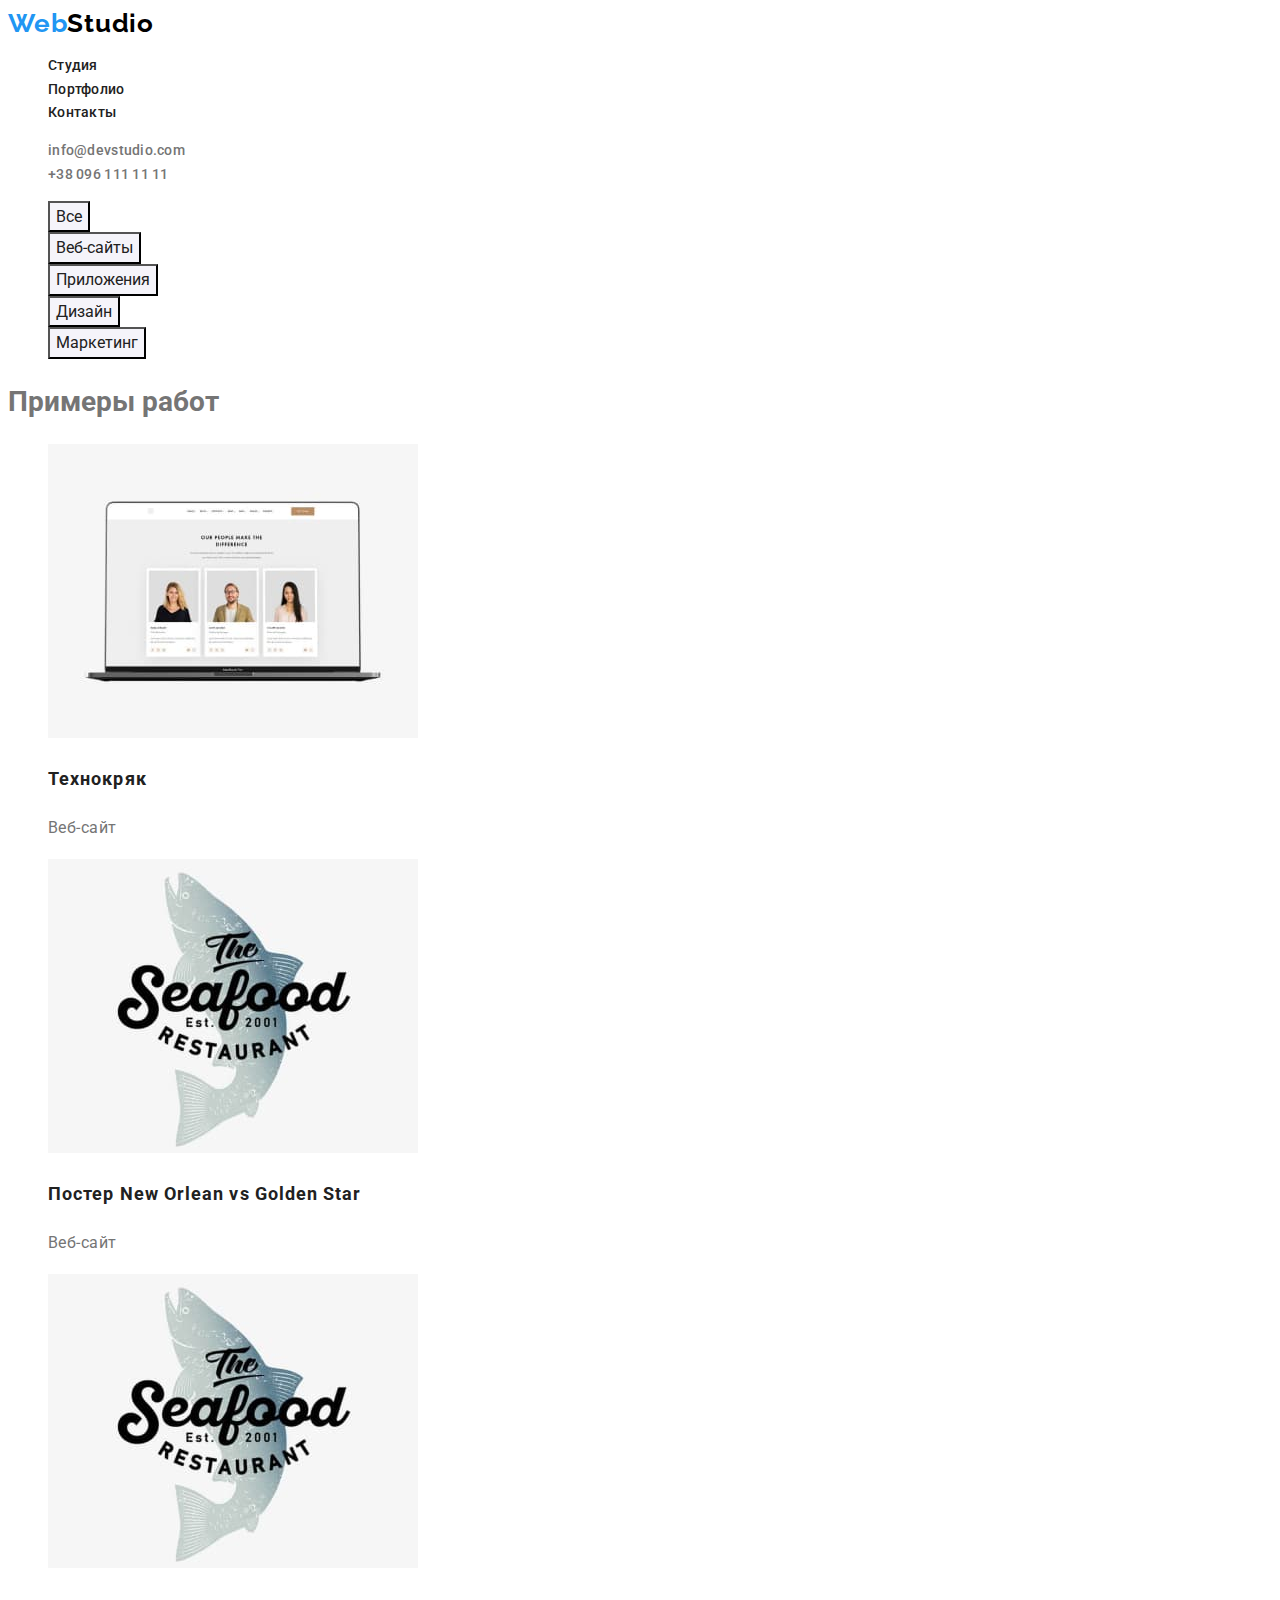
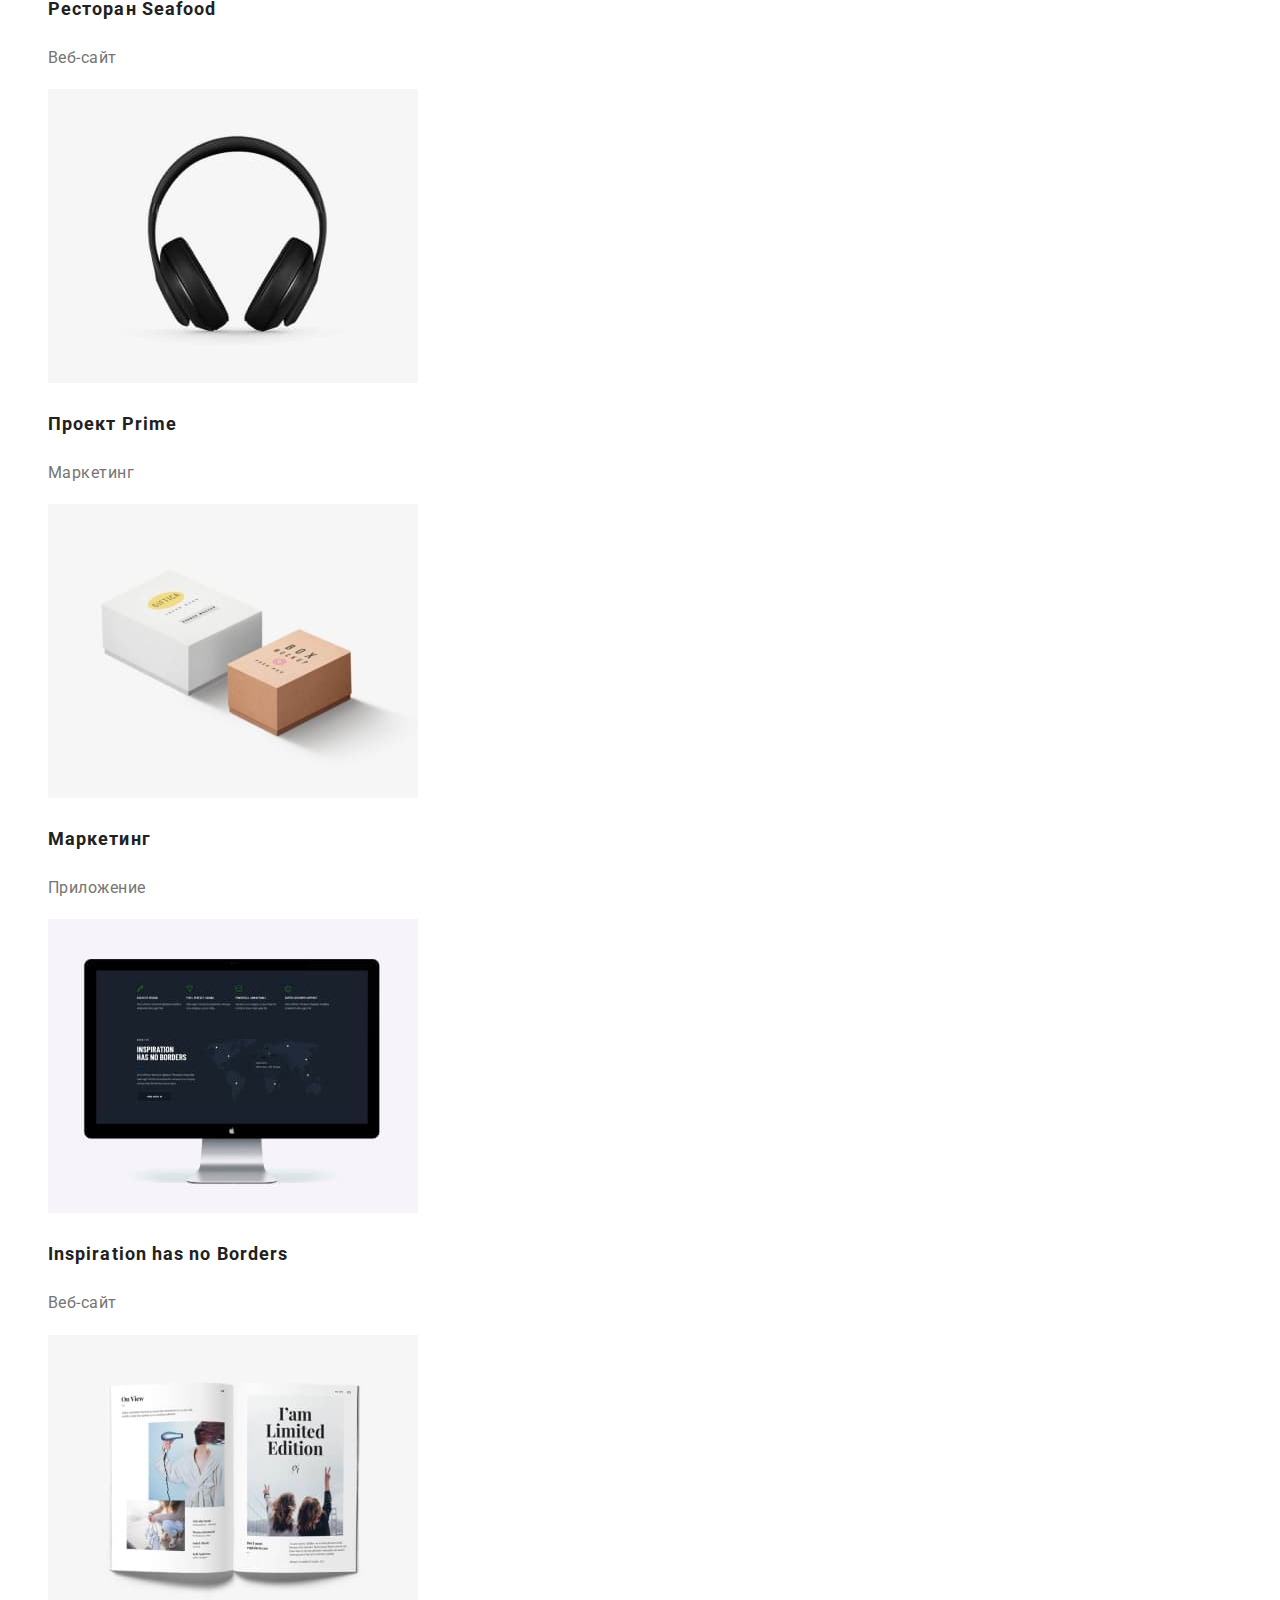
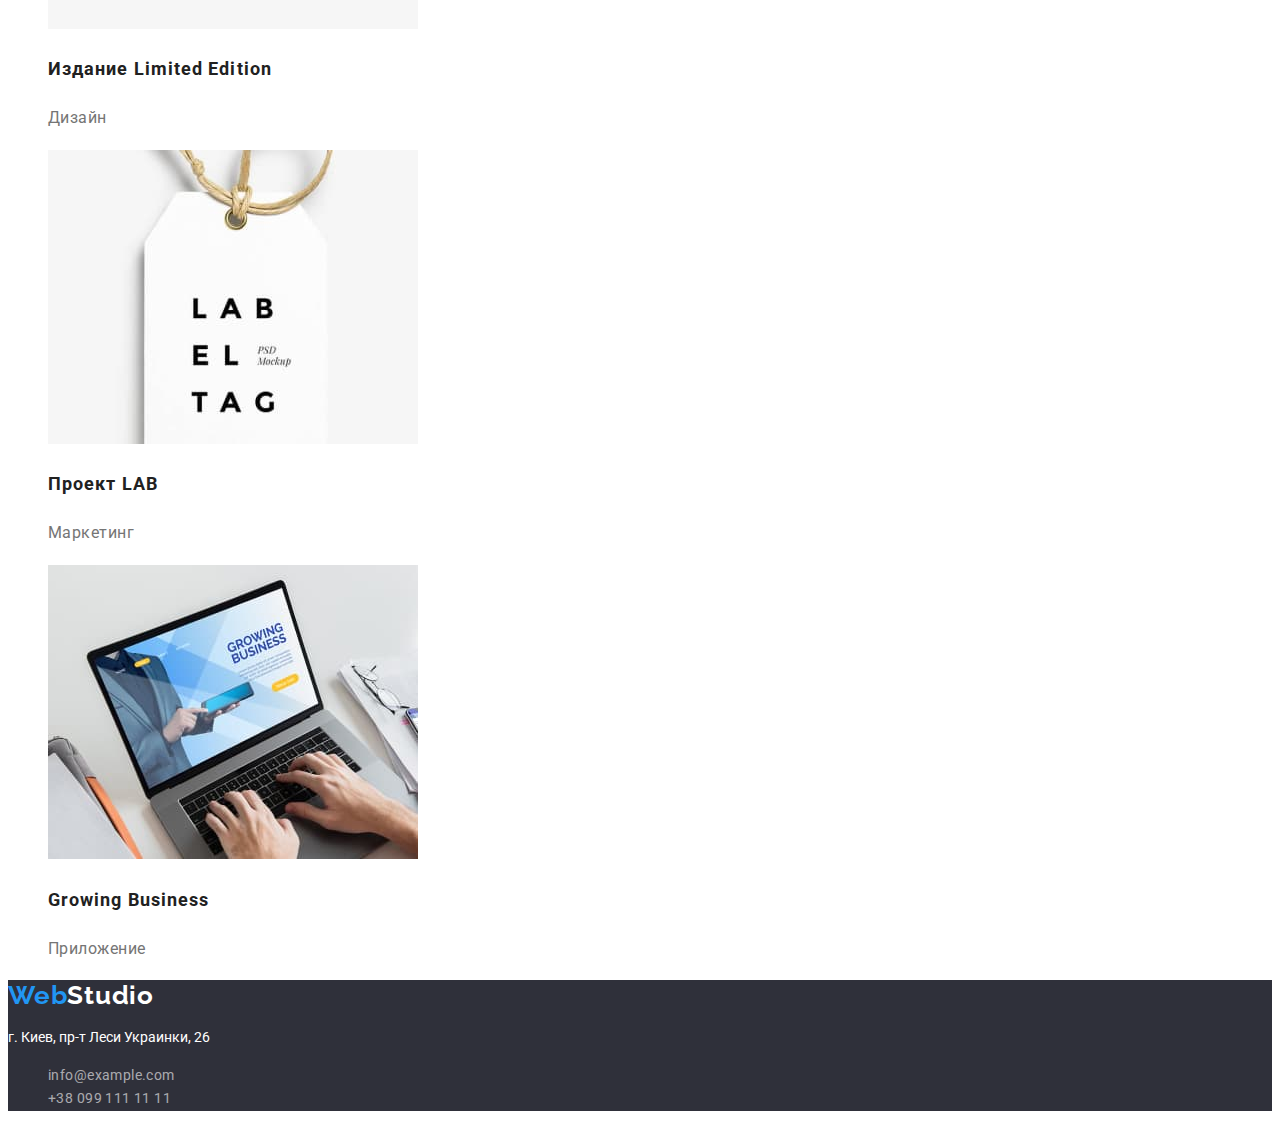
==== portfolio.html @ 4f51db24 "копирует файлы из д.з.2" ====
<!DOCTYPE html>
<html lang="ru">

<head>
    <meta charset="UTF-8">
    <meta http-equiv="X-UA-Compatible" content="IE=edge">
    <meta name="viewport" content="width=device-width, initial-scale=1.0">
    <title>WebStudio</title>
    <link href="https://fonts.googleapis.com/css2?family=Raleway:wght@700&family=Roboto:wght@400;500;700;900&display=swap"
        rel="stylesheet">
    <link rel="stylesheet" href="./css/style.css">
</head>

<body>
<!-- header -->
<header>
        <a href="" class="logo">Web<span class="logo-half">Studio</span></a>

    <nav class="nav">
        <ul class="nav-title">
            <li><a class="link" href="index.html">Студия</a></li>
            <li><a class="link" href="">Портфолио</a></li>
            <li><a class="link" href="">Контакты</a></li>
        </ul>
    <ul class="nav-secondary">
        <li><a class="link" href="mailto:info@devstudio.com">info@devstudio.com</a></li>
        <li><a class="link" href="tel:+380961111111">+38 096 111 11 11</a></li>
    </ul>
    </nav>
</header>

    <!--Main-->
<main class="main-portfolio" >
    <section>
    <ul class="button-list" >
        <li><button class="portfolio-button" type="button">Все</button></li>
        <li><button class="portfolio-button" type="button">Веб-сайты</button></li>
        <li><button class="portfolio-button" type="button">Приложения</button></li>
        <li><button class="portfolio-button" type="button">Дизайн</button></li>
        <li><button class="portfolio-button" type="button">Маркетинг</button></li>
    </ul>
</section>

<section>
    <!--Скрыть заголовок-->
    <h1>Примеры работ</h1>
<ul>
    <li>
    <img src="images/portfolio1.jpg" alt="примеры работ" width="370">
    <h2 class="text-title-portfolio">Технокряк</h2>
        <p class="text-portfolio">Веб-сайт</p>
    </li>
    <li>
    <img src="images/portfolio2.jpg" alt="примеры работ" width="370">
    <h2 class="text-title-portfolio">Постер New Orlean vs Golden Star</h2>
        <p class="text-portfolio">Веб-сайт</p>
    </li>
    <li>
    <img src="images/portfolio3.jpg" alt="примеры работ" width="370">
    <h2 class="text-title-portfolio">Ресторан Seafood</h2>
        <p class="text-portfolio">Веб-сайт</p>
    </li>
    <li>
    <img src="images/portfolio4.jpg" alt="примеры работ" width="370">
    <h2 class="text-title-portfolio">Проект Prime</h2>
        <p class="text-portfolio">Маркетинг</p>
    </li>
    <li>
    <img src="images/portfolio5.jpg" alt="примеры работ" width="370">
    <h2 class="text-title-portfolio">Маркетинг</h2>
        <p class="text-portfolio">Приложение</p>
    </li>
    <li>
        <img src="images/portfolio6.jpg" alt="примеры работ" width="370">
        <h2 class="text-title-portfolio">Inspiration has no Borders</h2>
        <p class="text-portfolio">Веб-сайт</p>
    </li>
    <li>
        <img src="images/portfolio7.jpg" alt="примеры работ" width="370">
        <h2 class="text-title-portfolio">Издание Limited Edition</h2>
        <li>
        <p class="text-portfolio">Дизайн</p>
    </li>
    <li>
        <img src="images/portfolio8.jpg" alt="примеры работ" width="370">
        <h2 class="text-title-portfolio">Проект LAB</h2>
        <p class="text-portfolio">Маркетинг</p>
    </li>
    <li>
        <img src="images/portfolio9.jpg" alt="примеры работ" width="370">
        <h2 class="text-title-portfolio">Growing Business</h2>
        <p class="text-portfolio">Приложение</p>
    </li>
</ul>
</section>
</main>

<!--footer-->
<footer class="footer">
    <a class="logo" href="">Web<span class="logo-half-footer">Studio</span></a>
    <address class="address">
        <p class="address-text">г. Киев, пр-т Леси Украинки, 26</p>
        <ul class="address-nav">
            <li><a class="address-link" href="mailto:info@example.com">info@example.com</a>
            <li><a class="address-link" href="tel:+380991111111">+38 099 111 11 11</a></li>
        </ul>
    </address>
</footer>
</body>
---- css/style.css ----
:root {
    --primery-text-color: #757575;
    --title-text-color: #212121;
    --sekondary-color: #2196F3;
    --accent-color: #ffffff;
}

body {
    font-family: "Roboto", sans-serif;
    font-size: 14px;
    line-height: 1.7;

    color: var(--primery-text-color);
}

li {
    list-style-type: none;
}

.link {
    text-decoration: none;
}

.header {
    background: #FFFFFF;
}

/*Logo*/
.logo {
    font-family: "Raleway", sans-serif;
    color: var(--sekondary-color);
    text-decoration: none;

    font-weight: 700;
    font-size: 26px;
    line-height: 1.2;
    letter-spacing: 0.03em;
}

.logo-half {
    font-family: 'Raleway';
    color: #000000;
    text-decoration: none;
    font-weight: 700;
    font-size: 26px;
    line-height: 1.2;
    letter-spacing: 0.03em;
}

.logo-half-footer {
    font-family: 'Raleway';
    color: var(--accent-color);
    text-decoration: none;
    font-weight: 700;
    font-size: 26px;
    line-height: 1.2;
    letter-spacing: 0.03em;
}

/*Hero*/
.hero {
    background: #2F303A;
}

.hero-title {
    font-weight: 900;
    font-size: 44px;
    line-height: 1.4;
    text-align: center;
    letter-spacing: 0.06em;
    text-transform: uppercase;
    color: var(--accent-color);
}

.hero-button {
    font-family: inherit;
    font-weight: 700;
    font-size: 16px;
    line-height: 1.9;
    cursor: pointer;

    display: flex;
    align-items: center;
    text-align: center;
    letter-spacing: 0.06em;
    
    color: var(--accent-color);
    background-color: var(--sekondary-color);

    box-shadow: 0px 4px 4px rgba(0, 0, 0, 0.15);
    border-radius: 4px;
}

/*Navigatin*/
.nav-title .link {
    color: var(--title-text-color);
    
    font-weight: 500;
    font-size: 14px;
    line-height: 1.4;
    letter-spacing: 0.02em;
}

.nav-title {
    list-style:none;
}

.nav-title .link:hover,
.nav-title .link:focus {
    color: var(--sekondary-color);
}

.nav-title .link:active {
    color: var(--sekondary-color);
}

.nav-secondary .link {
    font-weight: 500;
    font-size: 14px;
    line-height: 1.14;
    letter-spacing: 0.02em;

    color: var(--primery-text-color);
    text-decoration:none;
}

.nav-secondary .link:hover,
.nav-secondary .link:focus {
    color: var(--sekondary-color);
}

.text-title {
    color: var(--title-text-color);

    font-weight: 700;
    font-size: 16px;
    line-height: 1.14;
    letter-spacing: 0.03em;
    text-transform: uppercase;
}

.text {
    color: var(--primery-text-color)
}


.title {
    color: var(--title-text-color);

    font-weight: 700;
    font-size: 36px;
    line-height: 1.2;
    text-align: center;
    letter-spacing: 0.03em;
}

.our-team {
    background: #F5F4FA;
}


.footer {
    background: #2F303A;
}

.address {
    font-style: normal;
}

.address-text {
    color: #ffffff;
}

.address-link {
    font-weight: 400;
    font-size: 14px;
    line-height: 1.7;
    letter-spacing: 0.03em;
    
    color: rgba(255, 255, 255, 0.6);

    text-decoration: none;
}

/*Страница Portfolio*/

.main-portfolio .portfolio-button {
    font-family: inherit;
    font-size: 16px;
    line-height: 1.6;
    letter-spacing: 0.003em;
    color: var(--title-text-color);
    background-color: #F5F4FA;
    cursor: pointer;
}

.main-portfolio .portfolio-button:hover,
.main-portfolio .portfolio-button:focus {
    color: var(--accent-color);
    background-color: var(--sekondary-color);
}


.text-title-portfolio {
    font-weight: 700;
    font-size: 18px;
    line-height: 2;
    
    letter-spacing: 0.06em;
    
    color: var(--title-text-color);
}

.text-portfolio {
    font-size: 16px;
    line-height: 1.9;
    
    letter-spacing: 0.03em;
    
    color: var(--primery-text-color);
}
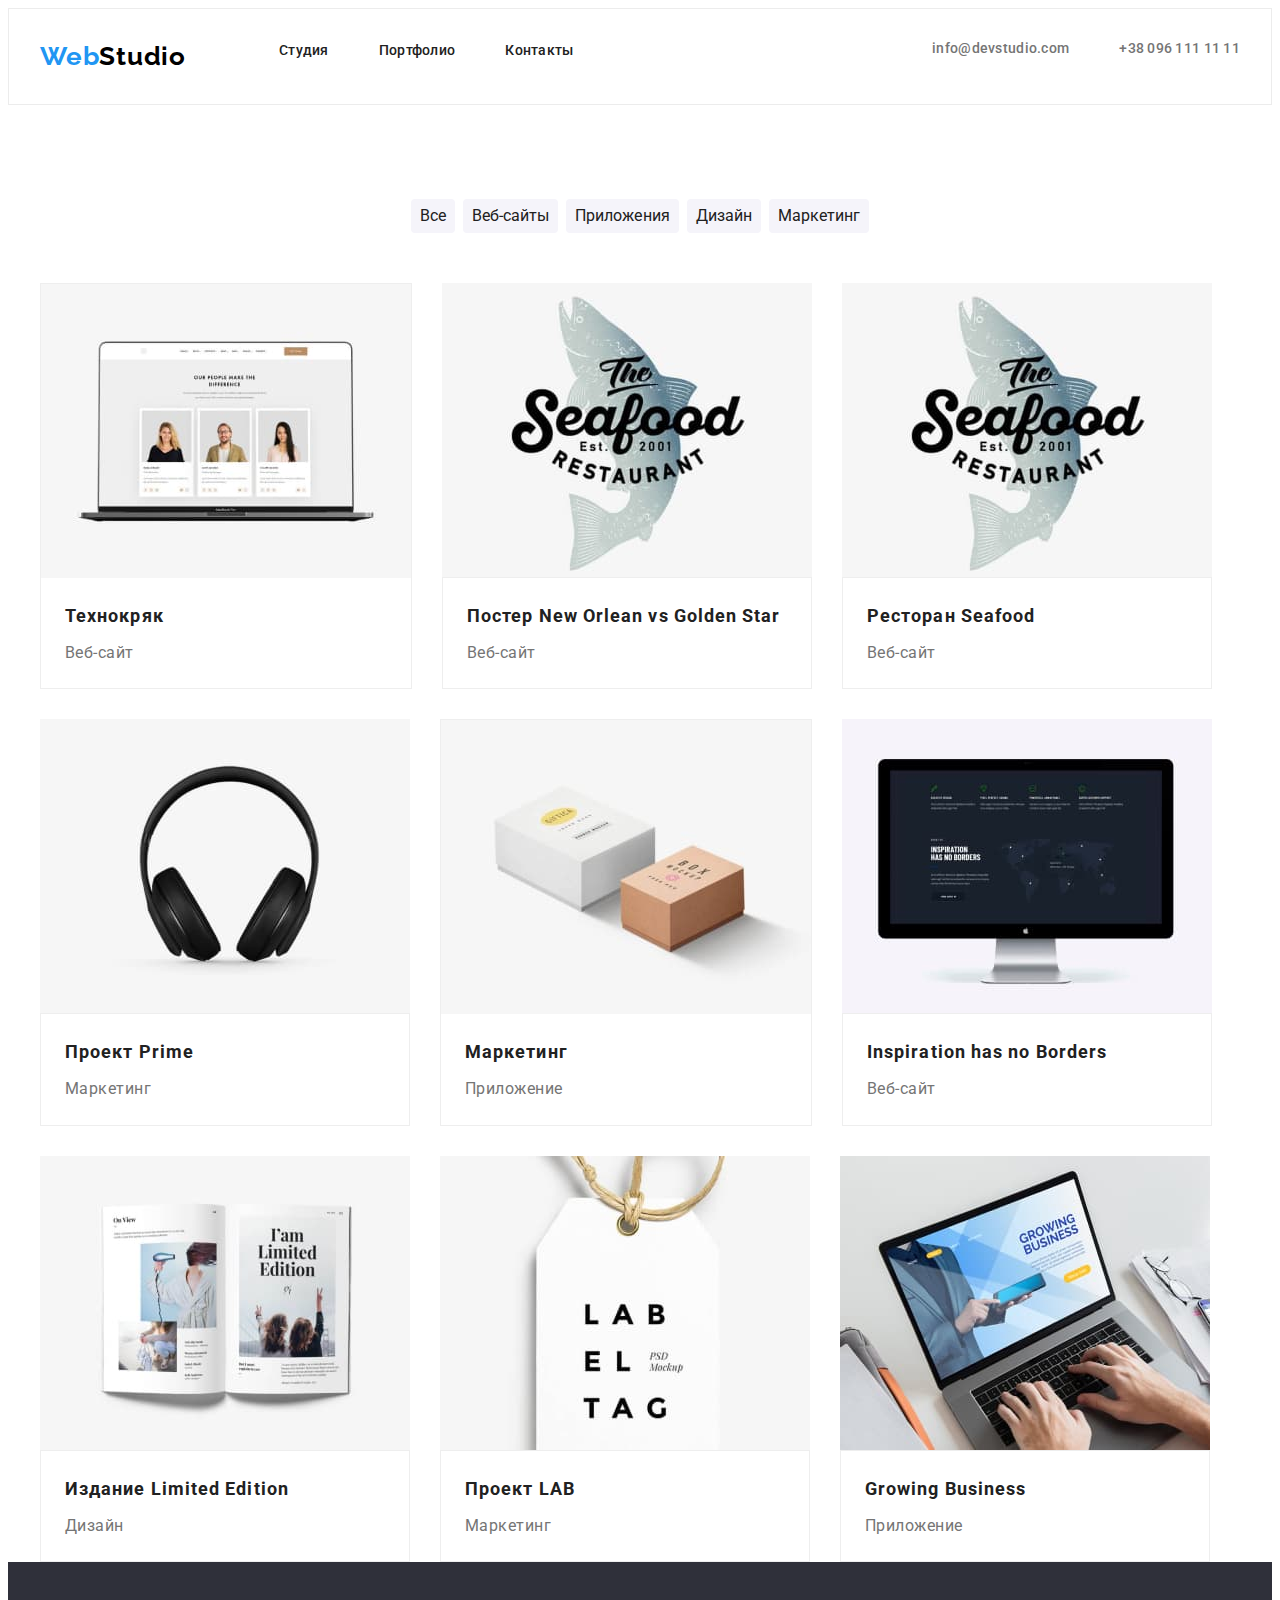
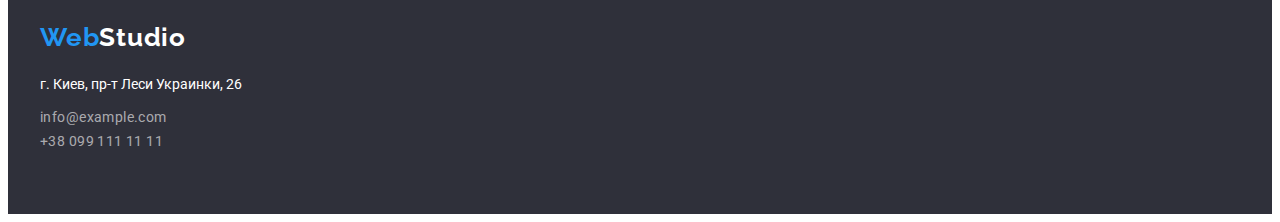
==== commit 1cd725c7: "Исправляет 3-ю Д.З." ====
--- a/portfolio.html
+++ b/portfolio.html
@@ -8,103 +8,130 @@
     <title>WebStudio</title>
     <link href="https://fonts.googleapis.com/css2?family=Raleway:wght@700&family=Roboto:wght@400;500;700;900&display=swap"
         rel="stylesheet">
+    <link rel="stylesheet" href="https://cdnjs.cloudflare.com/ajax/libs/modern-normalize/1.1.0/modern-normalize.min.css"
+        integrity="sha512-wpPYUAdjBVSE4KJnH1VR1HeZfpl1ub8YT/NKx4PuQ5NmX2tKuGu6U/JRp5y+Y8XG2tV+wKQpNHVUX03MfMFn9Q=="
+        crossorigin="anonymous" referrerpolicy="no-referrer" />
     <link rel="stylesheet" href="./css/style.css">
 </head>
 
 <body>
 <!-- header -->
-<header>
-        <a href="" class="logo">Web<span class="logo-half">Studio</span></a>
-
-    <nav class="nav">
-        <ul class="nav-title">
-            <li><a class="link" href="index.html">Студия</a></li>
-            <li><a class="link" href="">Портфолио</a></li>
-            <li><a class="link" href="">Контакты</a></li>
-        </ul>
-    <ul class="nav-secondary">
-        <li><a class="link" href="mailto:info@devstudio.com">info@devstudio.com</a></li>
-        <li><a class="link" href="tel:+380961111111">+38 096 111 11 11</a></li>
-    </ul>
-    </nav>
+<header class="header">
+    <div class="container">
+        <nav class="nav">
+            <a href="" class="logo">Web<span class="logo-half">Studio</span></a>
+            <ul class="nav-title">
+                <li class="item"><a class="link" href="index.html">Студия</a></li>
+                <li class="item"><a class="link" href="">Портфолио</a></li>
+                <li class="item"><a class="link" href="">Контакты</a></li>
+            </ul>
+            <ul class="nav-secondary">
+                <li class="item"><a class="link" href="mailto:info@devstudio.com">info@devstudio.com</a></li>
+                <li class="item"><a class="link" href="tel:+380961111111">+38 096 111 11 11</a></li>
+            </ul>
+        </nav>
+    </div>
 </header>
 
     <!--Main-->
 <main class="main-portfolio" >
     <section>
     <ul class="button-list" >
-        <li><button class="portfolio-button" type="button">Все</button></li>
-        <li><button class="portfolio-button" type="button">Веб-сайты</button></li>
-        <li><button class="portfolio-button" type="button">Приложения</button></li>
-        <li><button class="portfolio-button" type="button">Дизайн</button></li>
-        <li><button class="portfolio-button" type="button">Маркетинг</button></li>
+        <li class="item"><button class="portfolio-button" type="button">Все</button></li>
+        <li class="item"><button class="portfolio-button" type="button">Веб-сайты</button></li>
+        <li class="item"><button class="portfolio-button" type="button">Приложения</button></li>
+        <li class="item"><button class="portfolio-button" type="button">Дизайн</button></li>
+        <li class="item"><button class="portfolio-button" type="button">Маркетинг</button></li>
     </ul>
 </section>
 
 <section>
-    <!--Скрыть заголовок-->
-    <h1>Примеры работ</h1>
-<ul>
-    <li>
-    <img src="images/portfolio1.jpg" alt="примеры работ" width="370">
-    <h2 class="text-title-portfolio">Технокряк</h2>
-        <p class="text-portfolio">Веб-сайт</p>
-    </li>
-    <li>
-    <img src="images/portfolio2.jpg" alt="примеры работ" width="370">
-    <h2 class="text-title-portfolio">Постер New Orlean vs Golden Star</h2>
-        <p class="text-portfolio">Веб-сайт</p>
-    </li>
-    <li>
-    <img src="images/portfolio3.jpg" alt="примеры работ" width="370">
-    <h2 class="text-title-portfolio">Ресторан Seafood</h2>
-        <p class="text-portfolio">Веб-сайт</p>
-    </li>
-    <li>
-    <img src="images/portfolio4.jpg" alt="примеры работ" width="370">
-    <h2 class="text-title-portfolio">Проект Prime</h2>
-        <p class="text-portfolio">Маркетинг</p>
-    </li>
-    <li>
-    <img src="images/portfolio5.jpg" alt="примеры работ" width="370">
-    <h2 class="text-title-portfolio">Маркетинг</h2>
-        <p class="text-portfolio">Приложение</p>
-    </li>
-    <li>
-        <img src="images/portfolio6.jpg" alt="примеры работ" width="370">
-        <h2 class="text-title-portfolio">Inspiration has no Borders</h2>
-        <p class="text-portfolio">Веб-сайт</p>
-    </li>
-    <li>
-        <img src="images/portfolio7.jpg" alt="примеры работ" width="370">
-        <h2 class="text-title-portfolio">Издание Limited Edition</h2>
-        <li>
-        <p class="text-portfolio">Дизайн</p>
-    </li>
-    <li>
-        <img src="images/portfolio8.jpg" alt="примеры работ" width="370">
-        <h2 class="text-title-portfolio">Проект LAB</h2>
-        <p class="text-portfolio">Маркетинг</p>
-    </li>
-    <li>
-        <img src="images/portfolio9.jpg" alt="примеры работ" width="370">
-        <h2 class="text-title-portfolio">Growing Business</h2>
-        <p class="text-portfolio">Приложение</p>
-    </li>
-</ul>
+        <div class="container">
+        <!--Скрыть заголовок-->
+        <h1 class="visually-hidden">Примеры работ</h1>
+    <ul class="work-examples">
+        <li class="item">
+            <div class="border">
+                <img src="images/portfolio1.jpg" alt="примеры работ" width="370">
+                <h2 class="text-title-portfolio">Технокряк</h2>
+            <p class="text-portfolio">Веб-сайт</p>
+            </div>
+        </li>
+        <li class="item">
+        <img src="images/portfolio2.jpg" alt="примеры работ" width="370">
+            <div class="border">
+                <h2 class="text-title-portfolio">Постер New Orlean vs Golden Star</h2>
+                <p class="text-portfolio">Веб-сайт</p>
+            </div>
+        </li>
+        <li class="item">
+        <img src="images/portfolio3.jpg" alt="примеры работ" width="370">
+            <div class="border">
+                <h2 class="text-title-portfolio">Ресторан Seafood</h2>
+                <p class="text-portfolio">Веб-сайт</p>
+            </div>
+        </li>
+        <li class="item">  
+            <img src="images/portfolio4.jpg" alt="примеры работ" width="370">
+            <div class="border">
+                <h2 class="text-title-portfolio">Проект Prime</h2>
+                <p class="text-portfolio">Маркетинг</p>
+            </div>
+        </li>
+        <li class="item">
+            <div class="border">
+                <img src="images/portfolio5.jpg" alt="примеры работ" width="370">
+                <h2 class="text-title-portfolio">Маркетинг</h2>
+            <p class="text-portfolio">Приложение</p>
+            </div>
+        </li>
+        <li class="item">
+            <img src="images/portfolio6.jpg" alt="примеры работ" width="370">
+            <div class="border">
+                <h2 class="text-title-portfolio">Inspiration has no Borders</h2>
+                <p class="text-portfolio">Веб-сайт</p>
+            </div>
+        </li>
+        <li class="item">
+            <img src="images/portfolio7.jpg" alt="примеры работ" width="370">
+            <div class="border">
+                <h2 class="text-title-portfolio">Издание Limited Edition</h2>
+                <p class="text-portfolio">Дизайн</p>
+            </div>
+        </li>
+        <li class="item">
+            <img src="images/portfolio8.jpg" alt="примеры работ" width="370">
+            <div class="border">
+                <h2 class="text-title-portfolio">Проект LAB</h2>
+                <p class="text-portfolio">Маркетинг</p>
+            </div>
+        </li>
+        <li class="item">
+            <img src="images/portfolio9.jpg" alt="примеры работ" width="370">
+            <div class="border">
+                <h2 class="text-title-portfolio">Growing Business</h2>
+                <p class="text-portfolio">Приложение</p>
+            </div>
+        </li>
+    </ul>
+</div>
 </section>
 </main>
 
+
 <!--footer-->
 <footer class="footer">
-    <a class="logo" href="">Web<span class="logo-half-footer">Studio</span></a>
-    <address class="address">
-        <p class="address-text">г. Киев, пр-т Леси Украинки, 26</p>
-        <ul class="address-nav">
-            <li><a class="address-link" href="mailto:info@example.com">info@example.com</a>
-            <li><a class="address-link" href="tel:+380991111111">+38 099 111 11 11</a></li>
-        </ul>
-    </address>
+    <div class="container">
+        <a class="logo footer" href="">Web<span class="logo-half-footer">Studio</span></a>
+        <address class="address">
+            <p class="address-text">г. Киев, пр-т Леси Украинки, 26</p>
+            <ul class="address-nav">
+                <li><a class="address-link" href="mailto:info@example.com">info@example.com</a>
+                <li>
+                <li class="tel"><a class="address-link" href="tel:+380991111111">+38 099 111 11 11</a></li>
+            </ul>
+        </address>
+    </div>
 </footer>
 </body>
-
+</html>
--- a/css/style.css
+++ b/css/style.css
@@ -13,8 +13,24 @@
     color: var(--primery-text-color);
 }
 
+ul,
+p,
+h1, h2, h3, h4, h5, h6 {
+    padding-top: 0;
+    padding-bottom: 0;
+    padding-left: 0;
+    margin-top: 0;
+    margin-bottom: 0;
+}
+
 li {
     list-style-type: none;
+    padding-top: 0;
+    padding-bottom: 0;
+}
+
+img {
+    display: block;
 }
 
 .link {
@@ -23,7 +39,18 @@
 
 .header {
     background: #FFFFFF;
-}
+    border: 1px solid #ECECEC;
+}
+
+.container {
+    width: 1200px;
+    padding-left: 15px;
+    padding-right: 15px;
+    margin-right: auto;
+    margin-left: auto;
+       
+}
+
 
 /*Logo*/
 .logo {
@@ -35,6 +62,11 @@
     font-size: 26px;
     line-height: 1.2;
     letter-spacing: 0.03em;
+
+    padding-top: 32px;
+    padding-bottom: 32px;
+    margin-right: 93px;
+    display: block;
 }
 
 .logo-half {
@@ -57,19 +89,25 @@
     letter-spacing: 0.03em;
 }
 
+
+
+
 /*Hero*/
 .hero {
     background: #2F303A;
+    height: 600px;
+    text-align: center;
 }
 
 .hero-title {
     font-weight: 900;
     font-size: 44px;
     line-height: 1.4;
-    text-align: center;
     letter-spacing: 0.06em;
     text-transform: uppercase;
     color: var(--accent-color);
+    padding-top: 200px;
+    padding-bottom: 30px;
 }
 
 .hero-button {
@@ -78,31 +116,53 @@
     font-size: 16px;
     line-height: 1.9;
     cursor: pointer;
-
-    display: flex;
+    min-width: 200px;
+    padding: 10px 32px;
+    display: inline-block;
     align-items: center;
     text-align: center;
     letter-spacing: 0.06em;
     
     color: var(--accent-color);
     background-color: var(--sekondary-color);
-
     box-shadow: 0px 4px 4px rgba(0, 0, 0, 0.15);
     border-radius: 4px;
 }
 
 /*Navigatin*/
+
+.nav {
+    display: flex;
+}
+
+
+.nav-secondary {
+    display: flex;
+    margin-left: auto;
+}
+
+.nav-secondary .item + .item {
+    margin-left: 50px;
+}
+
+.nav-title {
+    list-style: none;
+    display: flex;
+}
+
+.nav-title .item:not(:last-child) {
+    margin-right: 50px;
+}
+
 .nav-title .link {
     color: var(--title-text-color);
-    
+    padding-top: 32px;
+    padding-bottom: 32px;
     font-weight: 500;
     font-size: 14px;
     line-height: 1.4;
     letter-spacing: 0.02em;
-}
-
-.nav-title {
-    list-style:none;
+    display: block;
 }
 
 .nav-title .link:hover,
@@ -119,9 +179,11 @@
     font-size: 14px;
     line-height: 1.14;
     letter-spacing: 0.02em;
-
+    padding-top: 32px;
+    padding-bottom: 32px;
     color: var(--primery-text-color);
-    text-decoration:none;
+    text-decoration: none;
+    display: block;
 }
 
 .nav-secondary .link:hover,
@@ -129,6 +191,9 @@
     color: var(--sekondary-color);
 }
 
+/*Main*/
+
+
 .text-title {
     color: var(--title-text-color);
 
@@ -154,13 +219,99 @@
     letter-spacing: 0.03em;
 }
 
+/*Особенности*/
+
+.visually-hidden {
+    position: absolute;
+    width: 1px;
+    height: 1px;
+    margin: -1px;
+    border: 0;
+    padding: 0;
+    
+    white-space: nowrap;
+    clip-path: inset(100%);
+    clip: rect(0 0 0 0);
+    overflow: hidden;
+}
+
+.peculiarities {
+    display: flex;
+    margin: -15px;
+    padding-top: 94px;
+
+}
+
+.peculiarities .item {
+    width: 270px;
+    margin: 15px;
+    text-align: right;
+}
+
+/*Чем мы занимаемся*/
+
+.title.question {
+    padding-top: 94px;
+    padding-bottom: 50px;
+}
+
+.doing {
+    display: flex;
+    align-items: center;
+    justify-content: space-between;
+    padding-bottom: 94px;
+}
+
+/*Наша команда*/
+
 .our-team {
     background: #F5F4FA;
 }
 
+.title.team {
+    padding-top: 94px;
+    padding-bottom: 50px;
+}
+
+.team-card {
+    display: flex;
+    align-items: center;
+    justify-content: space-between;
+    padding-bottom: 94px;
+}
+
+.item .text-title {
+    padding-top: 30px;
+    padding-bottom: 10px;
+    text-align: left;
+}
+
+.item .text {
+    padding-bottom: 30px;
+    text-align: left;
+}
+
+.frame {
+    background-color: #fff;
+}
+
+.frame .text-title {
+    text-align: center;
+}
+
+.frame .text {
+    text-align: center;
+}
+
+/*Footer*/
 
 .footer {
-    background: #2F303A;
+    background: #2F303A; 
+}
+
+.logo.footer {
+    padding-top: 60px;
+    padding-bottom: 20px;
 }
 
 .address {
@@ -169,20 +320,36 @@
 
 .address-text {
     color: #ffffff;
-}
-
+    padding-bottom: 9px;
+}
+
+.tel {
+    padding-bottom: 9px;
+    padding-bottom: 60px;
+}
 .address-link {
     font-weight: 400;
     font-size: 14px;
     line-height: 1.7;
     letter-spacing: 0.03em;
-    
     color: rgba(255, 255, 255, 0.6);
-
     text-decoration: none;
 }
 
 /*Страница Portfolio*/
+
+.button-list {
+    display: flex;
+    flex-wrap: wrap;
+    justify-content: center;
+
+    padding-top: 94px;
+    padding-bottom: 50px;
+}
+
+.button-list .item:not(:last-child) {
+    margin-right: 8px;
+}
 
 .main-portfolio .portfolio-button {
     font-family: inherit;
@@ -192,30 +359,55 @@
     color: var(--title-text-color);
     background-color: #F5F4FA;
     cursor: pointer;
-}
-
+    border-radius: 4px;
+    border: solid transparent;
+}
 .main-portfolio .portfolio-button:hover,
 .main-portfolio .portfolio-button:focus {
     color: var(--accent-color);
     background-color: var(--sekondary-color);
 }
 
+/*Примеры работ*/
+
+.work-examples {
+    display: flex;
+    flex-wrap: wrap;
+}
+
+.work-examples .item {
+    margin-right: 30px;
+    margin-bottom: 30px;
+}
+
+.work-examples .item:nth-child(3n) {
+    margin-right: 0;
+}
+
+.work-examples .item:nth-last-child(-n + 3) {
+    margin-bottom: 0;
+}
 
 .text-title-portfolio {
     font-weight: 700;
     font-size: 18px;
     line-height: 2;
-    
     letter-spacing: 0.06em;
-    
     color: var(--title-text-color);
+    padding-left: 24px;
+    padding-top: 20px;
 }
 
 .text-portfolio {
     font-size: 16px;
     line-height: 1.9;
-    
-    letter-spacing: 0.03em;
-    
+    letter-spacing: 0.03em;
     color: var(--primery-text-color);
+    padding-left: 24px;
+    padding-top: 4px;
+    padding-bottom: 20px;
+}
+
+.border {
+    border: 1px solid #EEEEEE
 }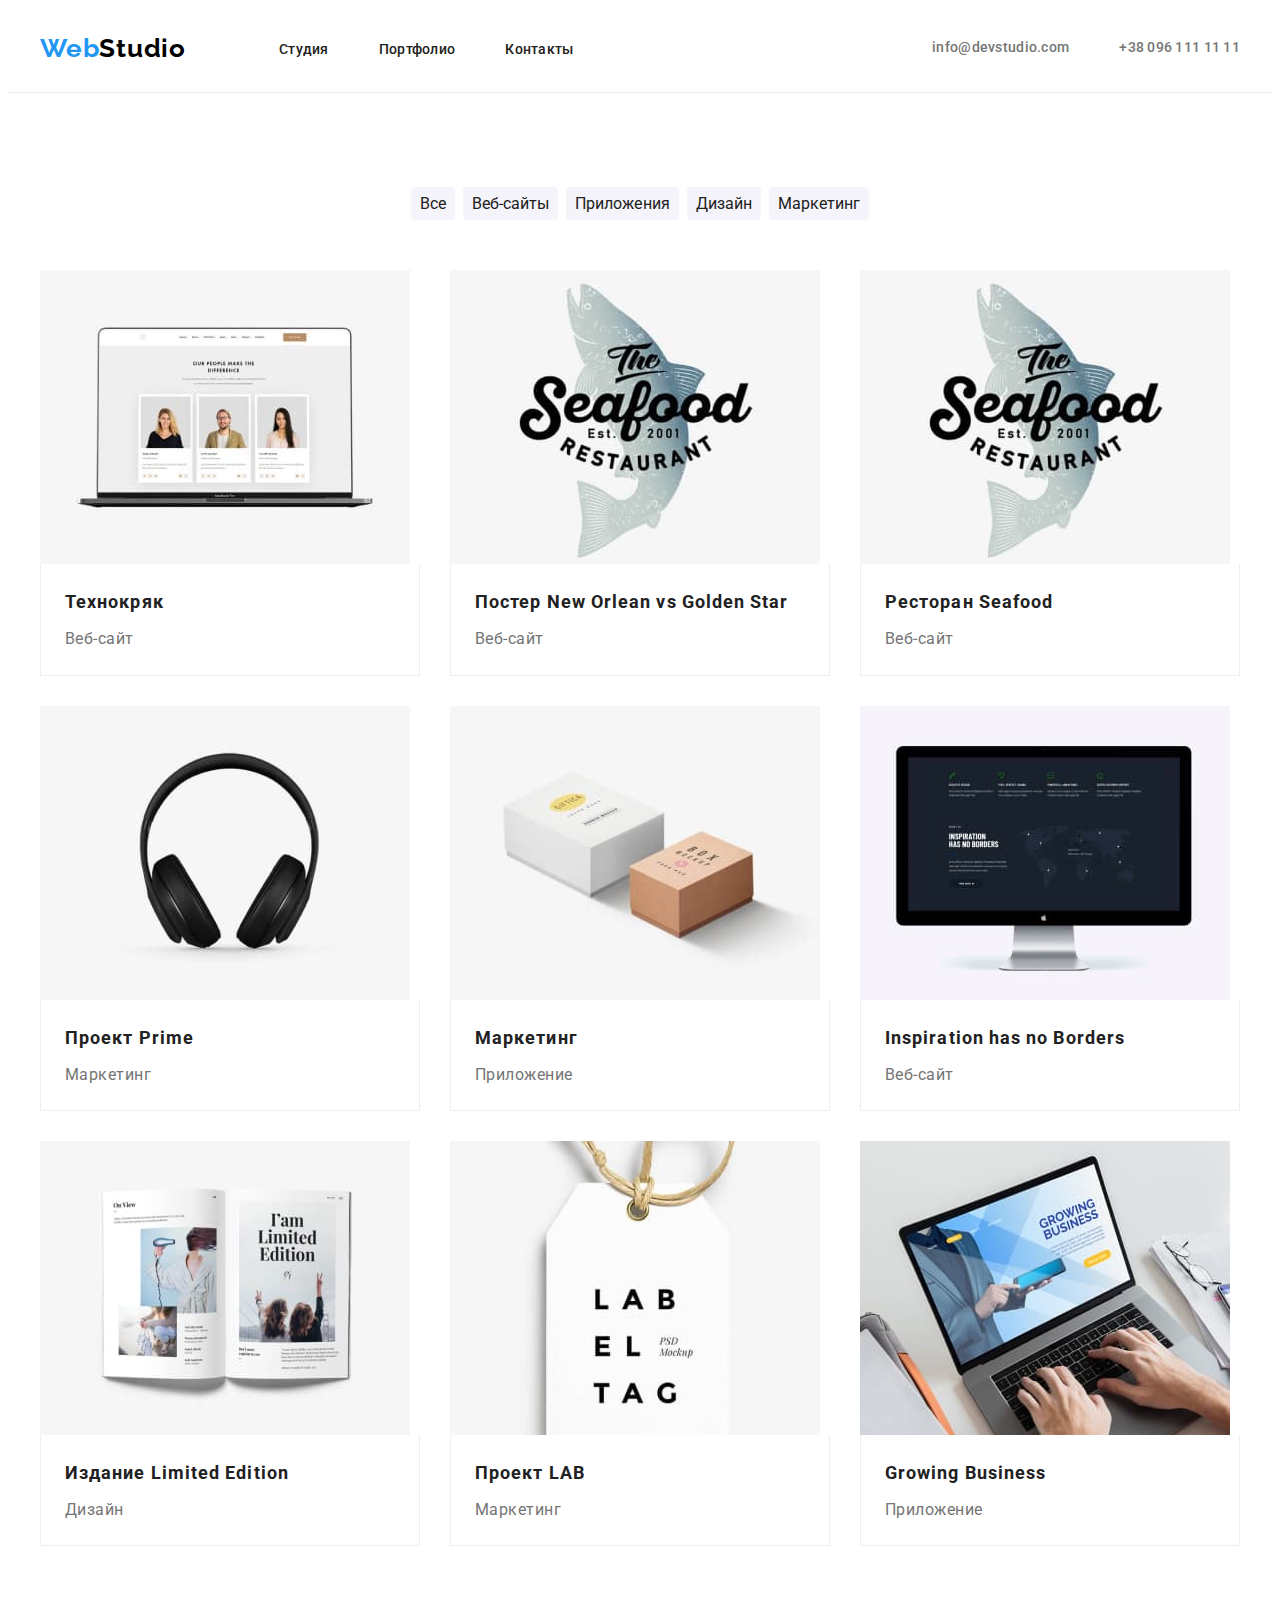
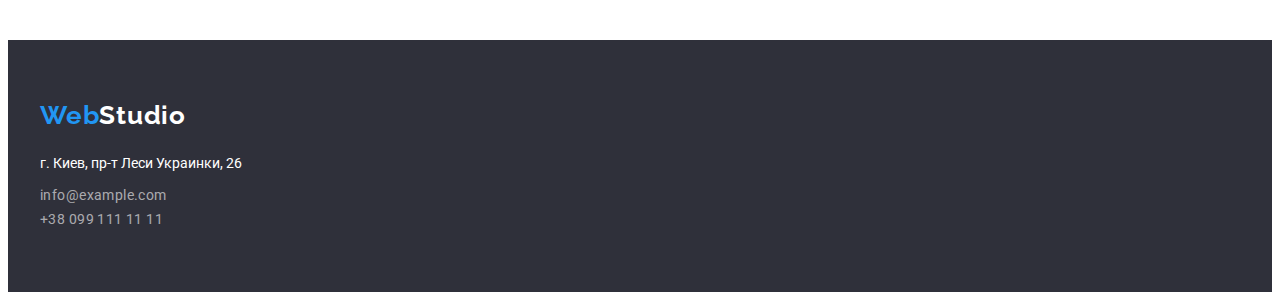
==== commit 180cbe1d: "Исправляет ошибки после проверки ментора" ====
--- a/portfolio.html
+++ b/portfolio.html
@@ -36,78 +36,78 @@
     <!--Main-->
 <main class="main-portfolio" >
     <section>
-    <ul class="button-list" >
-        <li class="item"><button class="portfolio-button" type="button">Все</button></li>
-        <li class="item"><button class="portfolio-button" type="button">Веб-сайты</button></li>
-        <li class="item"><button class="portfolio-button" type="button">Приложения</button></li>
-        <li class="item"><button class="portfolio-button" type="button">Дизайн</button></li>
-        <li class="item"><button class="portfolio-button" type="button">Маркетинг</button></li>
-    </ul>
-</section>
+        <div class="container">
+        <ul class="button-list" >
+            <li class="item"><button class="portfolio-button" type="button">Все</button></li>
+            <li class="item"><button class="portfolio-button" type="button">Веб-сайты</button></li>
+            <li class="item"><button class="portfolio-button" type="button">Приложения</button></li>
+            <li class="item"><button class="portfolio-button" type="button">Дизайн</button></li>
+            <li class="item"><button class="portfolio-button" type="button">Маркетинг</button></li>
+        </ul>
+    </div>
 
-<section>
-        <div class="container">
+    <div class="container">
         <!--Скрыть заголовок-->
         <h1 class="visually-hidden">Примеры работ</h1>
     <ul class="work-examples">
         <li class="item">
+            <img src="images/portfolio1.jpg" alt="примеры работ">
             <div class="border">
-                <img src="images/portfolio1.jpg" alt="примеры работ" width="370">
                 <h2 class="text-title-portfolio">Технокряк</h2>
-            <p class="text-portfolio">Веб-сайт</p>
+                <p class="text-portfolio">Веб-сайт</p>
             </div>
         </li>
         <li class="item">
-        <img src="images/portfolio2.jpg" alt="примеры работ" width="370">
+            <img src="images/portfolio2.jpg" alt="примеры работ" width="">
             <div class="border">
                 <h2 class="text-title-portfolio">Постер New Orlean vs Golden Star</h2>
                 <p class="text-portfolio">Веб-сайт</p>
             </div>
         </li>
         <li class="item">
-        <img src="images/portfolio3.jpg" alt="примеры работ" width="370">
+        <img src="images/portfolio3.jpg" alt="примеры работ" width="">
             <div class="border">
                 <h2 class="text-title-portfolio">Ресторан Seafood</h2>
                 <p class="text-portfolio">Веб-сайт</p>
             </div>
         </li>
         <li class="item">  
-            <img src="images/portfolio4.jpg" alt="примеры работ" width="370">
+            <img src="images/portfolio4.jpg" alt="примеры работ" width="">
             <div class="border">
                 <h2 class="text-title-portfolio">Проект Prime</h2>
                 <p class="text-portfolio">Маркетинг</p>
             </div>
         </li>
         <li class="item">
+            <img src="images/portfolio5.jpg" alt="примеры работ" width="">
             <div class="border">
-                <img src="images/portfolio5.jpg" alt="примеры работ" width="370">
                 <h2 class="text-title-portfolio">Маркетинг</h2>
-            <p class="text-portfolio">Приложение</p>
+                <p class="text-portfolio">Приложение</p>
             </div>
         </li>
         <li class="item">
-            <img src="images/portfolio6.jpg" alt="примеры работ" width="370">
+            <img src="images/portfolio6.jpg" alt="примеры работ" width="">
             <div class="border">
                 <h2 class="text-title-portfolio">Inspiration has no Borders</h2>
                 <p class="text-portfolio">Веб-сайт</p>
             </div>
         </li>
         <li class="item">
-            <img src="images/portfolio7.jpg" alt="примеры работ" width="370">
+            <img src="images/portfolio7.jpg" alt="примеры работ" width="">
             <div class="border">
                 <h2 class="text-title-portfolio">Издание Limited Edition</h2>
                 <p class="text-portfolio">Дизайн</p>
             </div>
         </li>
         <li class="item">
-            <img src="images/portfolio8.jpg" alt="примеры работ" width="370">
+            <img src="images/portfolio8.jpg" alt="примеры работ" width="">
             <div class="border">
                 <h2 class="text-title-portfolio">Проект LAB</h2>
                 <p class="text-portfolio">Маркетинг</p>
             </div>
         </li>
         <li class="item">
-            <img src="images/portfolio9.jpg" alt="примеры работ" width="370">
+            <img src="images/portfolio9.jpg" alt="примеры работ" width="">
             <div class="border">
                 <h2 class="text-title-portfolio">Growing Business</h2>
                 <p class="text-portfolio">Приложение</p>
@@ -122,12 +122,11 @@
 <!--footer-->
 <footer class="footer">
     <div class="container">
-        <a class="logo footer" href="">Web<span class="logo-half-footer">Studio</span></a>
+        <a class="logo-footer" href="">Web<span class="logo-half-footer">Studio</span></a>
         <address class="address">
             <p class="address-text">г. Киев, пр-т Леси Украинки, 26</p>
             <ul class="address-nav">
                 <li><a class="address-link" href="mailto:info@example.com">info@example.com</a>
-                <li>
                 <li class="tel"><a class="address-link" href="tel:+380991111111">+38 099 111 11 11</a></li>
             </ul>
         </address>
--- a/css/style.css
+++ b/css/style.css
@@ -39,7 +39,7 @@
 
 .header {
     background: #FFFFFF;
-    border: 1px solid #ECECEC;
+    border-bottom: 1px solid #ECECEC;
 }
 
 .container {
@@ -51,6 +51,10 @@
        
 }
 
+section {
+    padding-top: 94px;
+    padding-bottom: 94px;
+}
 
 /*Logo*/
 .logo {
@@ -63,8 +67,8 @@
     line-height: 1.2;
     letter-spacing: 0.03em;
 
-    padding-top: 32px;
-    padding-bottom: 32px;
+    padding-top: 25px;
+    padding-bottom: 25px;
     margin-right: 93px;
     display: block;
 }
@@ -79,24 +83,13 @@
     letter-spacing: 0.03em;
 }
 
-.logo-half-footer {
-    font-family: 'Raleway';
-    color: var(--accent-color);
-    text-decoration: none;
-    font-weight: 700;
-    font-size: 26px;
-    line-height: 1.2;
-    letter-spacing: 0.03em;
-}
-
-
-
 
 /*Hero*/
 .hero {
     background: #2F303A;
-    height: 600px;
     text-align: center;
+    padding-top: 200px;
+    padding-bottom: 200px;
 }
 
 .hero-title {
@@ -106,8 +99,7 @@
     letter-spacing: 0.06em;
     text-transform: uppercase;
     color: var(--accent-color);
-    padding-top: 200px;
-    padding-bottom: 30px;
+    margin-bottom: 20px;
 }
 
 .hero-button {
@@ -135,7 +127,6 @@
     display: flex;
 }
 
-
 .nav-secondary {
     display: flex;
     margin-left: auto;
@@ -191,8 +182,8 @@
     color: var(--sekondary-color);
 }
 
+
 /*Main*/
-
 
 .text-title {
     color: var(--title-text-color);
@@ -238,8 +229,6 @@
 .peculiarities {
     display: flex;
     margin: -15px;
-    padding-top: 94px;
-
 }
 
 .peculiarities .item {
@@ -251,15 +240,13 @@
 /*Чем мы занимаемся*/
 
 .title.question {
-    padding-top: 94px;
-    padding-bottom: 50px;
+    margin-bottom: 50px;
 }
 
 .doing {
     display: flex;
     align-items: center;
     justify-content: space-between;
-    padding-bottom: 94px;
 }
 
 /*Наша команда*/
@@ -269,7 +256,6 @@
 }
 
 .title.team {
-    padding-top: 94px;
     padding-bottom: 50px;
 }
 
@@ -277,22 +263,21 @@
     display: flex;
     align-items: center;
     justify-content: space-between;
-    padding-bottom: 94px;
 }
 
 .item .text-title {
-    padding-top: 30px;
     padding-bottom: 10px;
     text-align: left;
 }
 
 .item .text {
-    padding-bottom: 30px;
     text-align: left;
 }
 
 .frame {
     background-color: #fff;
+    padding-top: 30px;
+    padding-bottom: 30px;
 }
 
 .frame .text-title {
@@ -307,11 +292,32 @@
 
 .footer {
     background: #2F303A; 
-}
-
-.logo.footer {
     padding-top: 60px;
-    padding-bottom: 20px;
+    padding-bottom: 60px;
+}
+
+.logo-footer {
+    font-family: "Raleway", sans-serif;
+    color: var(--sekondary-color);
+    text-decoration: none;
+    
+    font-weight: 700;
+    font-size: 26px;
+    line-height: 1.2;
+    letter-spacing: 0.03em;
+
+    display: block;
+    margin-bottom: 20px;
+    }
+
+.logo-half-footer {
+    font-family: 'Raleway';
+    color: var(--accent-color);
+    text-decoration: none;
+    font-weight: 700;
+    font-size: 26px;
+    line-height: 1.2;
+    letter-spacing: 0.03em;
 }
 
 .address {
@@ -320,13 +326,9 @@
 
 .address-text {
     color: #ffffff;
-    padding-bottom: 9px;
-}
-
-.tel {
-    padding-bottom: 9px;
-    padding-bottom: 60px;
-}
+    margin-bottom: 9px;
+}
+
 .address-link {
     font-weight: 400;
     font-size: 14px;
@@ -336,15 +338,18 @@
     text-decoration: none;
 }
 
+.address-nav:not(:last-child) {
+    margin-bottom: 9px;
+}
+
+
 /*Страница Portfolio*/
 
 .button-list {
     display: flex;
     flex-wrap: wrap;
     justify-content: center;
-
-    padding-top: 94px;
-    padding-bottom: 50px;
+    margin-bottom: 50px;
 }
 
 .button-list .item:not(:last-child) {
@@ -373,19 +378,14 @@
 .work-examples {
     display: flex;
     flex-wrap: wrap;
-}
-
-.work-examples .item {
-    margin-right: 30px;
-    margin-bottom: 30px;
-}
-
-.work-examples .item:nth-child(3n) {
-    margin-right: 0;
-}
-
-.work-examples .item:nth-last-child(-n + 3) {
-    margin-bottom: 0;
+    margin-top: -30px;
+    margin-left: -30px;
+}
+
+.work-examples > .item {
+    flex-basis: calc(100% / 3 - 30px);
+    margin-top: 30px;
+    margin-left: 30px;
 }
 
 .text-title-portfolio {
@@ -408,6 +408,11 @@
     padding-bottom: 20px;
 }
 
+
+
 .border {
-    border: 1px solid #EEEEEE
-}+    border: 1px solid #EEEEEE;
+    border-top: 0;
+}
+
+
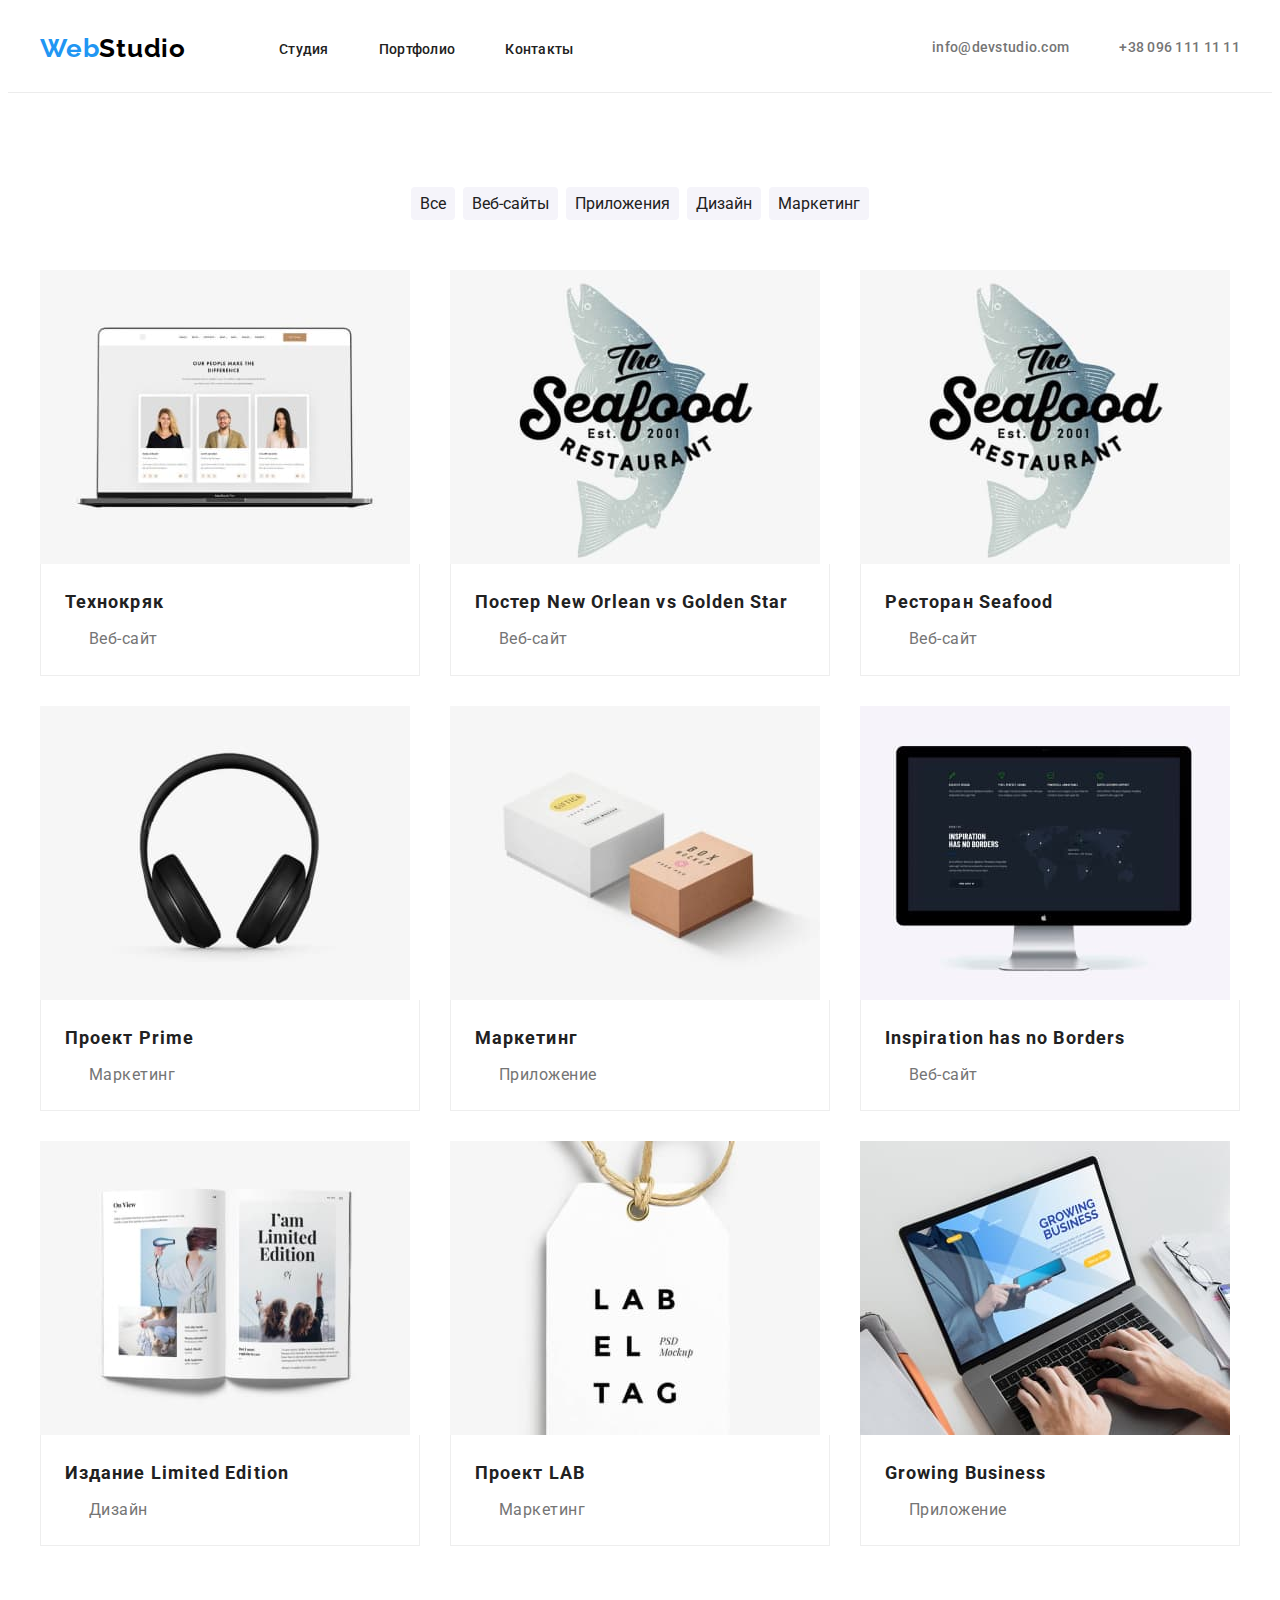
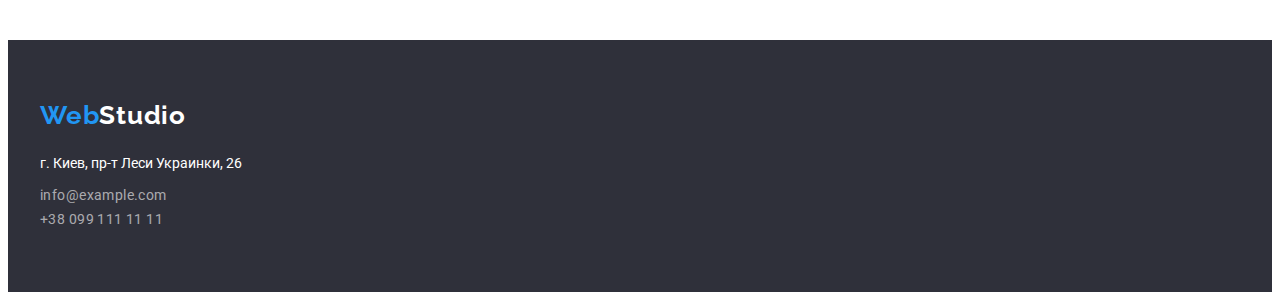
==== commit 260533e8: "Чек 2" ====
--- a/portfolio.html
+++ b/portfolio.html
@@ -35,7 +35,7 @@
 
     <!--Main-->
 <main class="main-portfolio" >
-    <section>
+    <section class="section">
         <div class="container">
         <ul class="button-list" >
             <li class="item"><button class="portfolio-button" type="button">Все</button></li>
@@ -44,9 +44,7 @@
             <li class="item"><button class="portfolio-button" type="button">Дизайн</button></li>
             <li class="item"><button class="portfolio-button" type="button">Маркетинг</button></li>
         </ul>
-    </div>
 
-    <div class="container">
         <!--Скрыть заголовок-->
         <h1 class="visually-hidden">Примеры работ</h1>
     <ul class="work-examples">
@@ -127,7 +125,7 @@
             <p class="address-text">г. Киев, пр-т Леси Украинки, 26</p>
             <ul class="address-nav">
                 <li><a class="address-link" href="mailto:info@example.com">info@example.com</a>
-                <li class="tel"><a class="address-link" href="tel:+380991111111">+38 099 111 11 11</a></li>
+                <li><a class="address-link" href="tel:+380991111111">+38 099 111 11 11</a></li>
             </ul>
         </address>
     </div>
--- a/css/style.css
+++ b/css/style.css
@@ -51,7 +51,7 @@
        
 }
 
-section {
+.section {
     padding-top: 94px;
     padding-bottom: 94px;
 }
@@ -212,6 +212,10 @@
 
 /*Особенности*/
 
+.section-peculiarities {
+    padding-top: 94px;
+}
+
 .visually-hidden {
     position: absolute;
     width: 1px;
@@ -237,6 +241,8 @@
     text-align: right;
 }
 
+
+
 /*Чем мы занимаемся*/
 
 .title.question {
@@ -256,7 +262,7 @@
 }
 
 .title.team {
-    padding-bottom: 50px;
+    margin-bottom: 50px;
 }
 
 .team-card {
@@ -266,7 +272,7 @@
 }
 
 .item .text-title {
-    padding-bottom: 10px;
+    margin-bottom: 10px;
     text-align: left;
 }
 
@@ -338,7 +344,7 @@
     text-decoration: none;
 }
 
-.address-nav:not(:last-child) {
+.address-link:not(:last-child) {
     margin-bottom: 9px;
 }
 
@@ -394,8 +400,7 @@
     line-height: 2;
     letter-spacing: 0.06em;
     color: var(--title-text-color);
-    padding-left: 24px;
-    padding-top: 20px;
+    margin-bottom: 4px;
 }
 
 .text-portfolio {
@@ -404,8 +409,6 @@
     letter-spacing: 0.03em;
     color: var(--primery-text-color);
     padding-left: 24px;
-    padding-top: 4px;
-    padding-bottom: 20px;
 }
 
 
@@ -413,6 +416,7 @@
 .border {
     border: 1px solid #EEEEEE;
     border-top: 0;
-}
-
-
+    padding: 20px 24px;
+}
+
+
